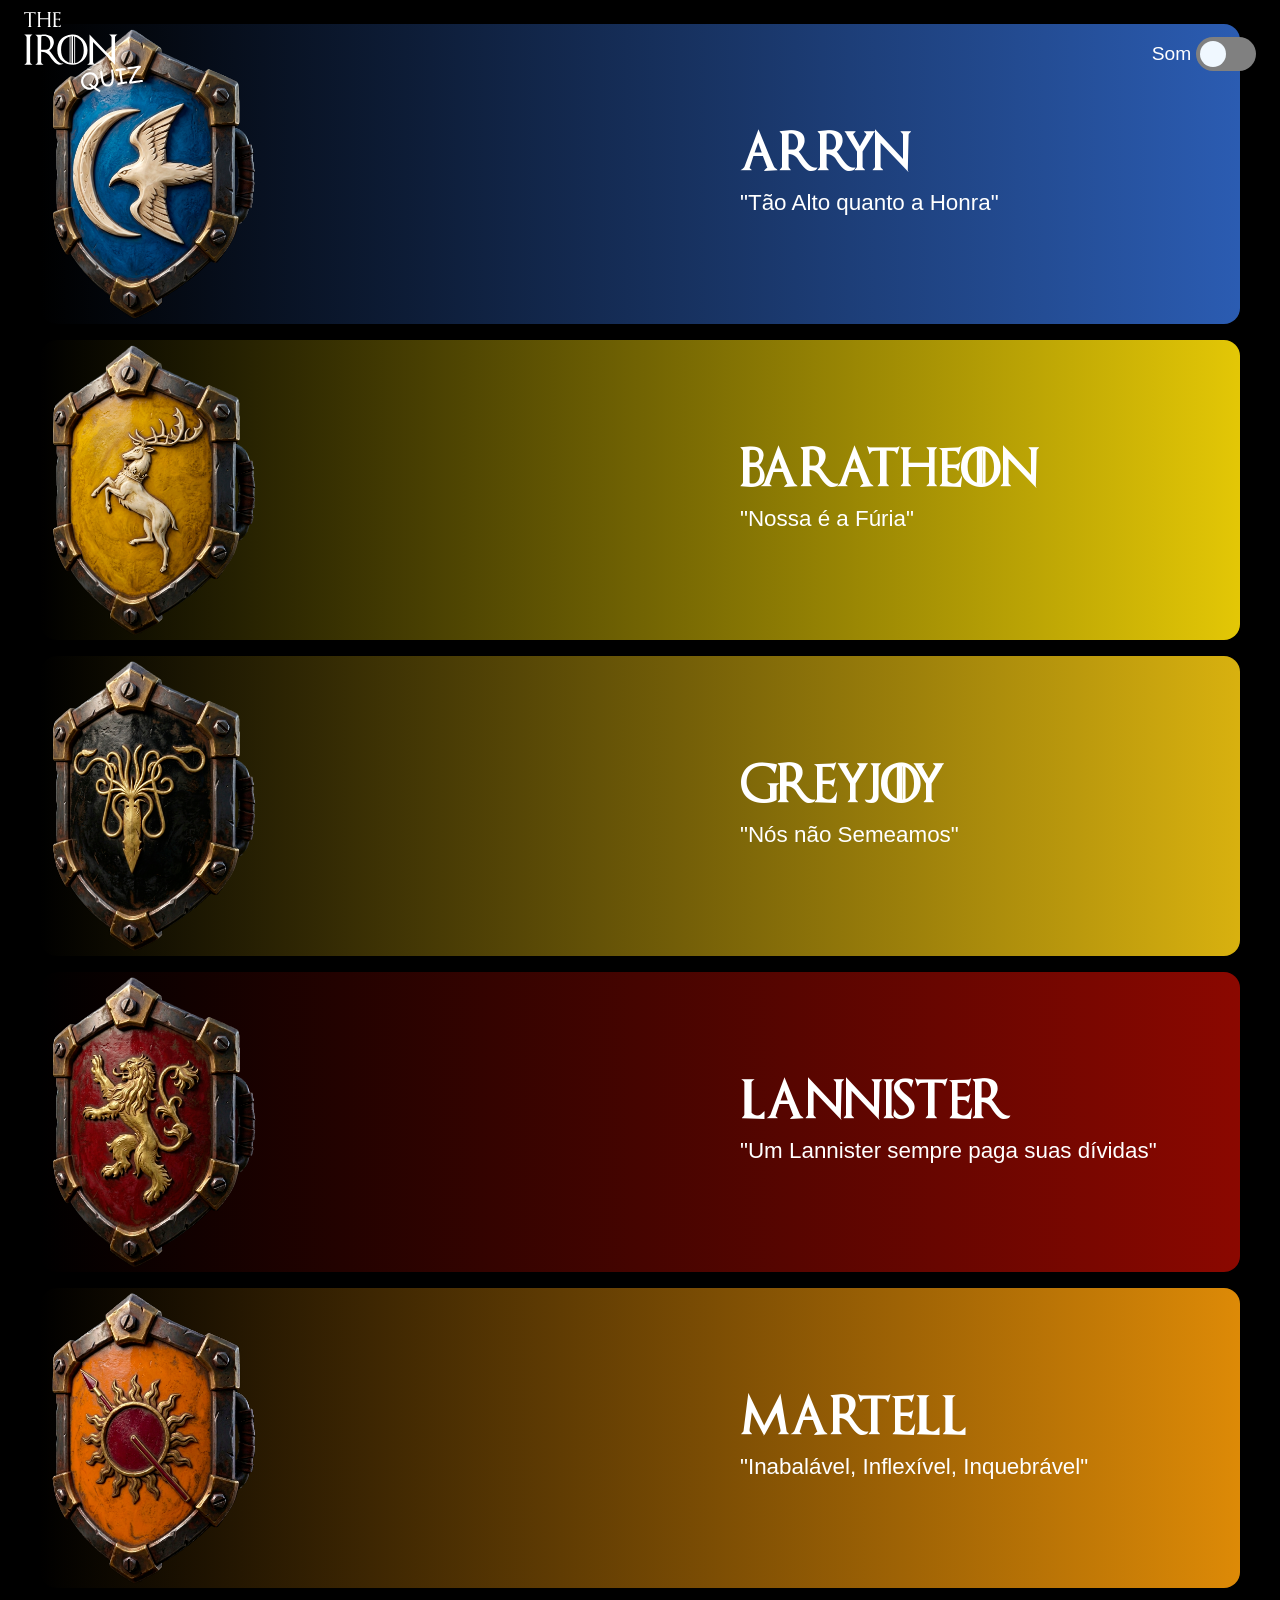
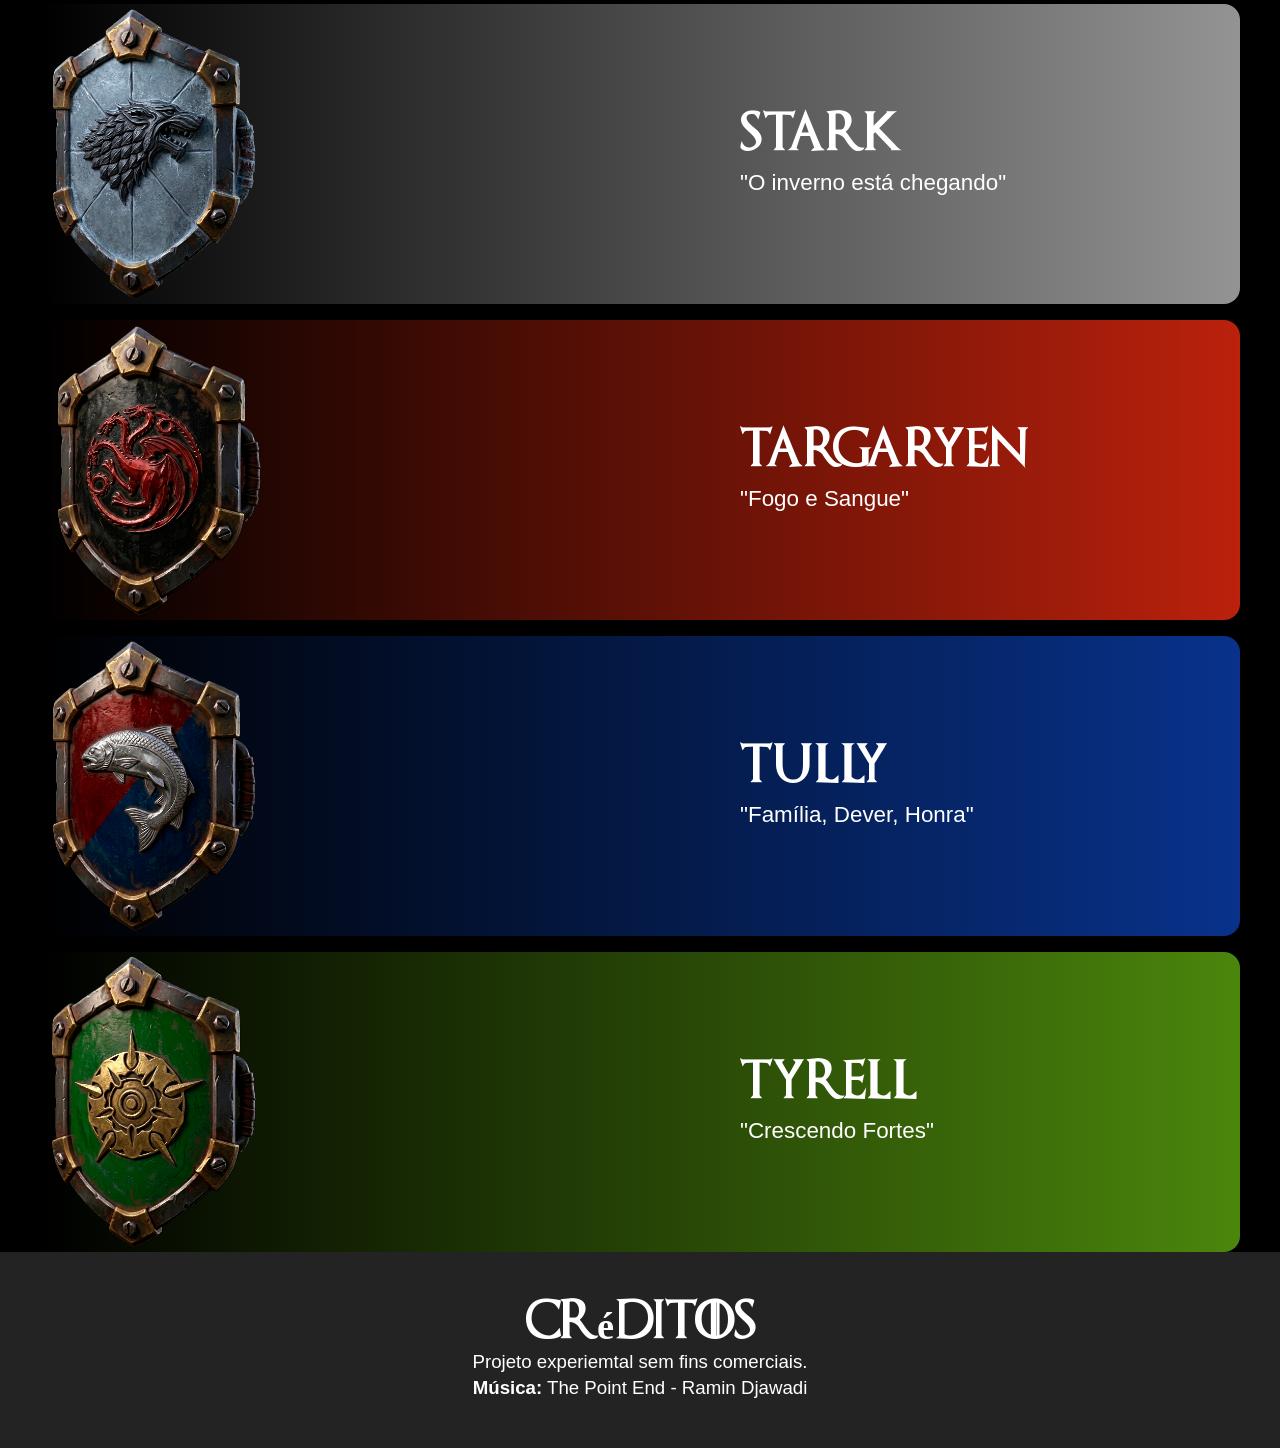
==== pages/houses.html @ 946b69c0 "feat/style: adiciona fundo temático na hero" ====
<!doctype html>
<html lang="pt-BR">
  <head>
    <meta charset="UTF-8" />
    <meta name="viewport" content="width=device-width, initial-scale=1.0" />
    <title>THE IRON QUIZ</title>
    <link rel="stylesheet" href="/assets/css/styles.css" />
    <script src="/assets/js/script.js" defer></script>
  </head>
  <body>
    <main>
      <header id="main-header">
        <a href="/index.html">
          <img id="logo" src="/assets/imgs/svg/logo_iron_quiz.svg" alt="" />
        </a>
        <div class="container-checkbox">
          <label class="switch" for="sound-on-off">
            <span class="switch-text">Som</span>
            <div class="switch-wrapper">
              <input id="sound-on-off" type="checkbox" name="sound-on-off" />
              <span class="switch-button"></span>
            </div>
          </label>
        </div>
      </header>
      <section id="container-houses">
        <ul>
          <li>
            <a
              class="link-house-quiz"
              href="#"
              target="_blank"
              rel="noopener noreferrer"
            >
              <article id="arryn-house">
                <img
                  class="shield"
                  src="/assets/imgs/png/arryn_house.png"
                  alt=""
                />
                <div class="container-houses-title-and-infos">
                  <h2>ARRYN</h2>
                  <p>"Tão Alto quanto a Honra"</p>
                </div>
              </article>
            </a>
          </li>
          <li>
            <a
              class="link-house-quiz"
              href="#"
              target="_blank"
              rel="noopener noreferrer"
            >
              <article id="baratheon-house">
                <img
                  class="shield"
                  src="/assets/imgs/png/baratheon_house.png"
                  alt=""
                />
                <div class="container-houses-title-and-infos">
                  <h2>BARATHEON</h2>
                  <p>"Nossa é a Fúria"</p>
                </div>
              </article>
            </a>
          </li>
          <li>
            <a
              class="link-house-quiz"
              href="#"
              target="_blank"
              rel="noopener noreferrer"
            >
              <article id="greyjoy-house">
                <img
                  class="shield"
                  src="/assets/imgs/png/greyjoy_house.png"
                  alt=""
                />
                <div class="container-houses-title-and-infos">
                  <h2>GREYJOY</h2>
                  <p>"Nós não Semeamos"</p>
                </div>
              </article>
            </a>
          </li>
          <li>
            <a
              class="link-house-quiz"
              href="#"
              target="_blank"
              rel="noopener noreferrer"
            >
              <article id="lannister-house">
                <img
                  class="shield"
                  src="/assets/imgs/png/lannister_house.png"
                  alt=""
                />
                <div class="container-houses-title-and-infos">
                  <h2>LANNISTER</h2>
                  <p>"Um Lannister sempre paga suas dívidas"</p>
                </div>
              </article>
            </a>
          </li>
          <li>
            <a
              class="link-house-quiz"
              href="#"
              target="_blank"
              rel="noopener noreferrer"
            >
              <article id="martell-house">
                <img
                  class="shield"
                  src="/assets/imgs/png/martell_house.png"
                  alt=""
                />
                <div class="container-houses-title-and-infos">
                  <h2>MARTELL</h2>
                  <p>"Inabalável, Inflexível, Inquebrável"</p>
                </div>
              </article>
            </a>
          </li>
          <li>
            <a
              class="link-house-quiz"
              href="#"
              target="_blank"
              rel="noopener noreferrer"
            >
              <article id="stark-house">
                <img
                  class="shield"
                  src="/assets/imgs/png/stark_house.png"
                  alt=""
                />
                <div class="container-houses-title-and-infos">
                  <h2>STARK</h2>
                  <p>"O inverno está chegando"</p>
                </div>
              </article>
            </a>
          </li>
          <li>
            <a
              class="link-house-quiz"
              href="#"
              target="_blank"
              rel="noopener noreferrer"
            >
              <article id="targaryen-house">
                <img
                  class="shield"
                  src="/assets/imgs/png/targaryen_house.png"
                  alt=""
                />
                <div class="container-houses-title-and-infos">
                  <h2>TARGARYEN</h2>
                  <p>"Fogo e Sangue"</p>
                </div>
              </article>
            </a>
          </li>
          <li>
            <a
              class="link-house-quiz"
              href="#"
              target="_blank"
              rel="noopener noreferrer"
            >
              <article id="tully-house">
                <img
                  class="shield"
                  src="/assets/imgs/png/tully_house.png"
                  alt=""
                />
                <div class="container-houses-title-and-infos">
                  <h2>TULLY</h2>
                  <p>"Família, Dever, Honra"</p>
                </div>
              </article>
            </a>
          </li>
          <li>
            <a
              class="link-house-quiz"
              href="#"
              target="_blank"
              rel="noopener noreferrer"
            >
              <article id="tyrell-house">
                <img
                  class="shield"
                  src="/assets/imgs/png/tyrell_house.png"
                  alt=""
                />
                <div class="container-houses-title-and-infos">
                  <h2>TYRELL</h2>
                  <p>"Crescendo Fortes"</p>
                </div>
              </article>
            </a>
          </li>
        </ul>
      </section>
    </main>
    <footer id="main-footer">
      <h3>Créditos</h3>
      <p><small>Projeto experiemtal sem fins comerciais.</small></p>
      <p>
        <small><strong>Música:</strong> The Point End - Ramin Djawadi</small>
      </p>
    </footer>
  </body>
</html>
---- assets/css/styles.css ----
@import url(global.css);
@import url(home.css);
@import url(quiz.css);
@import url(responsive.css);
@import url(hero.css);
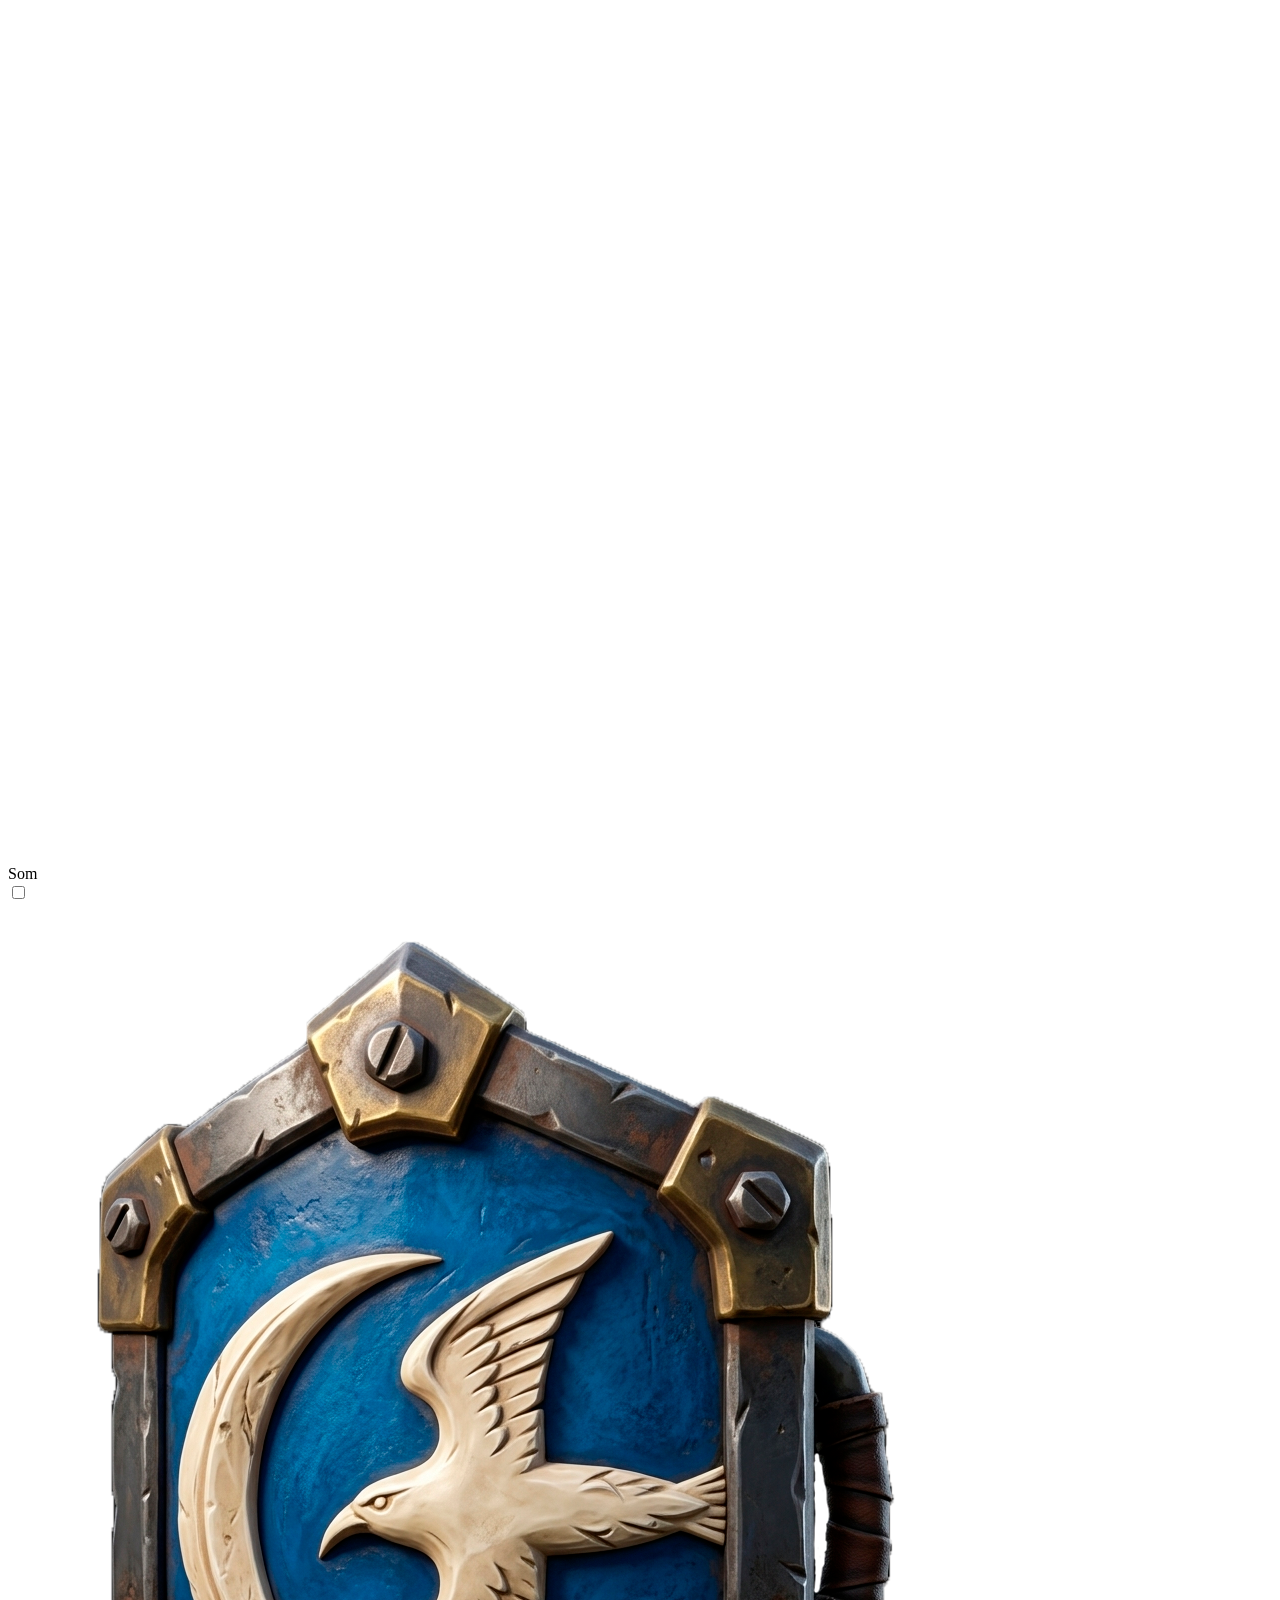
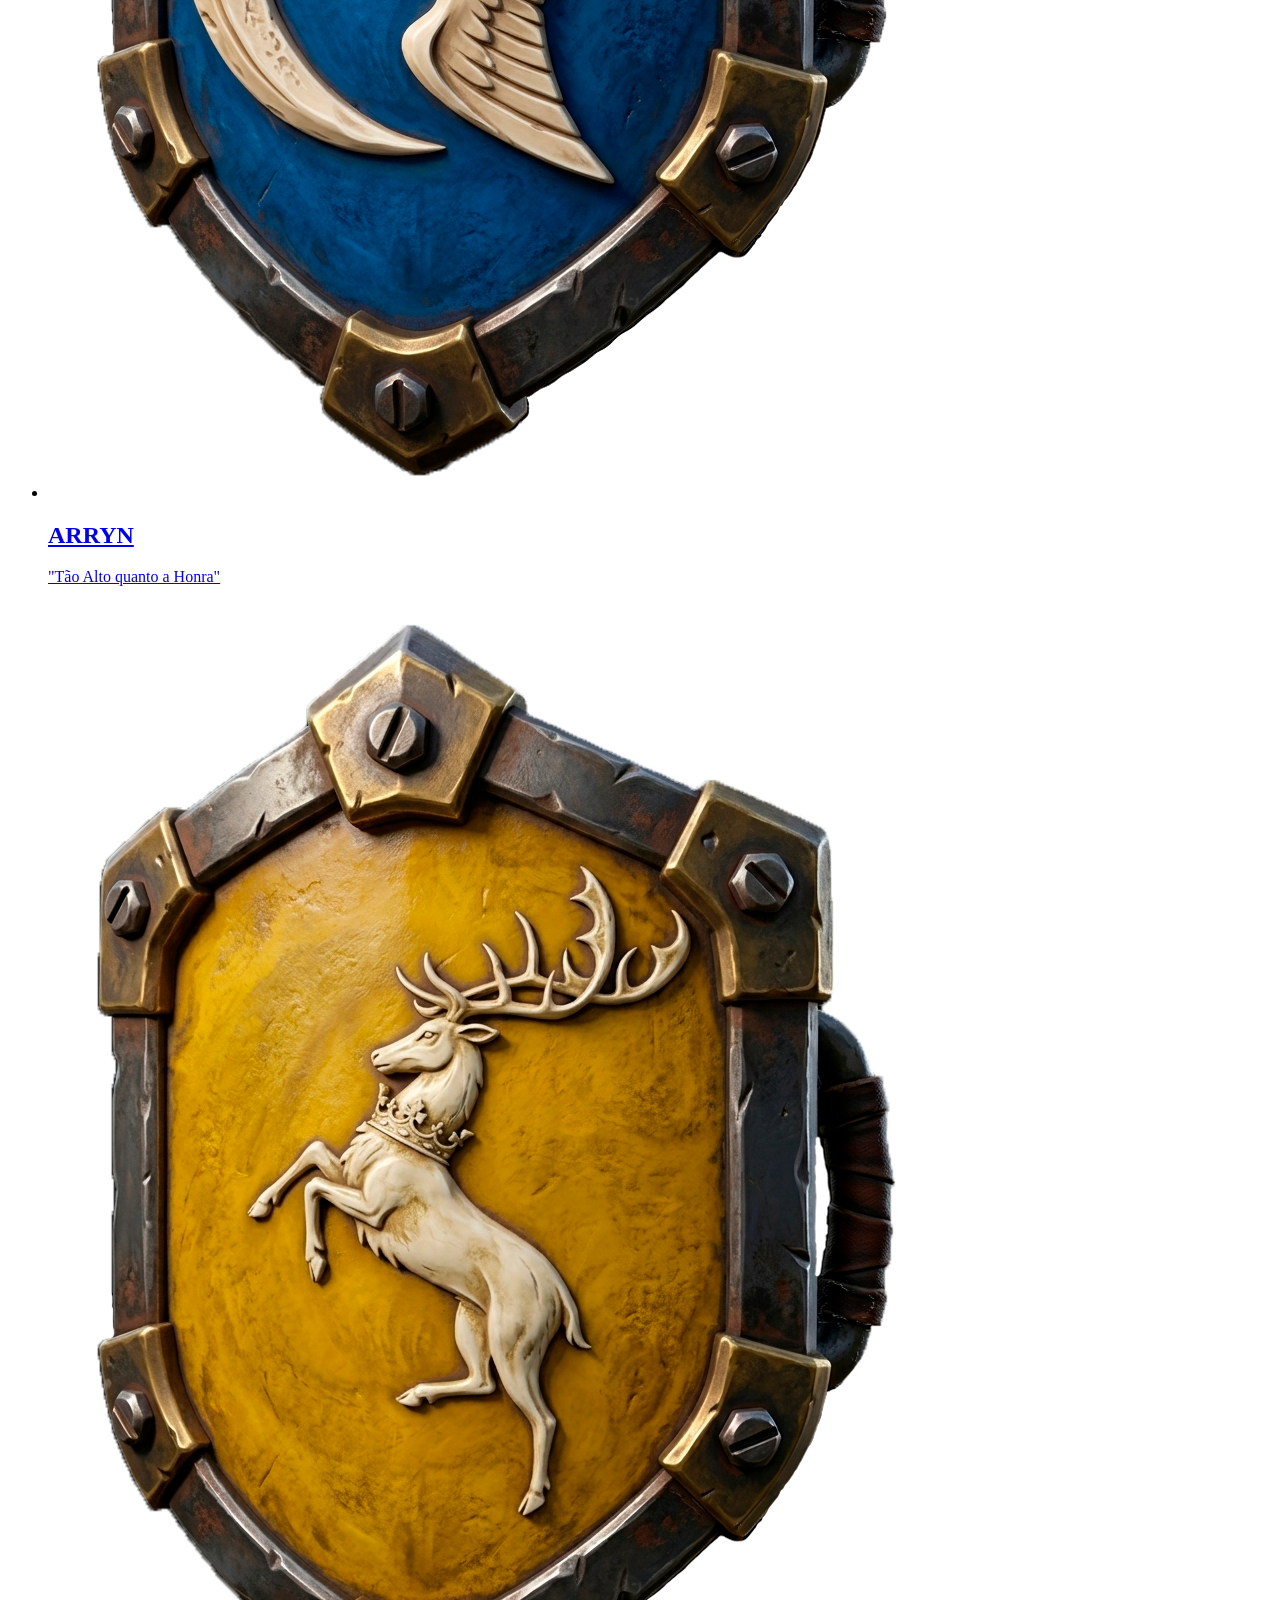
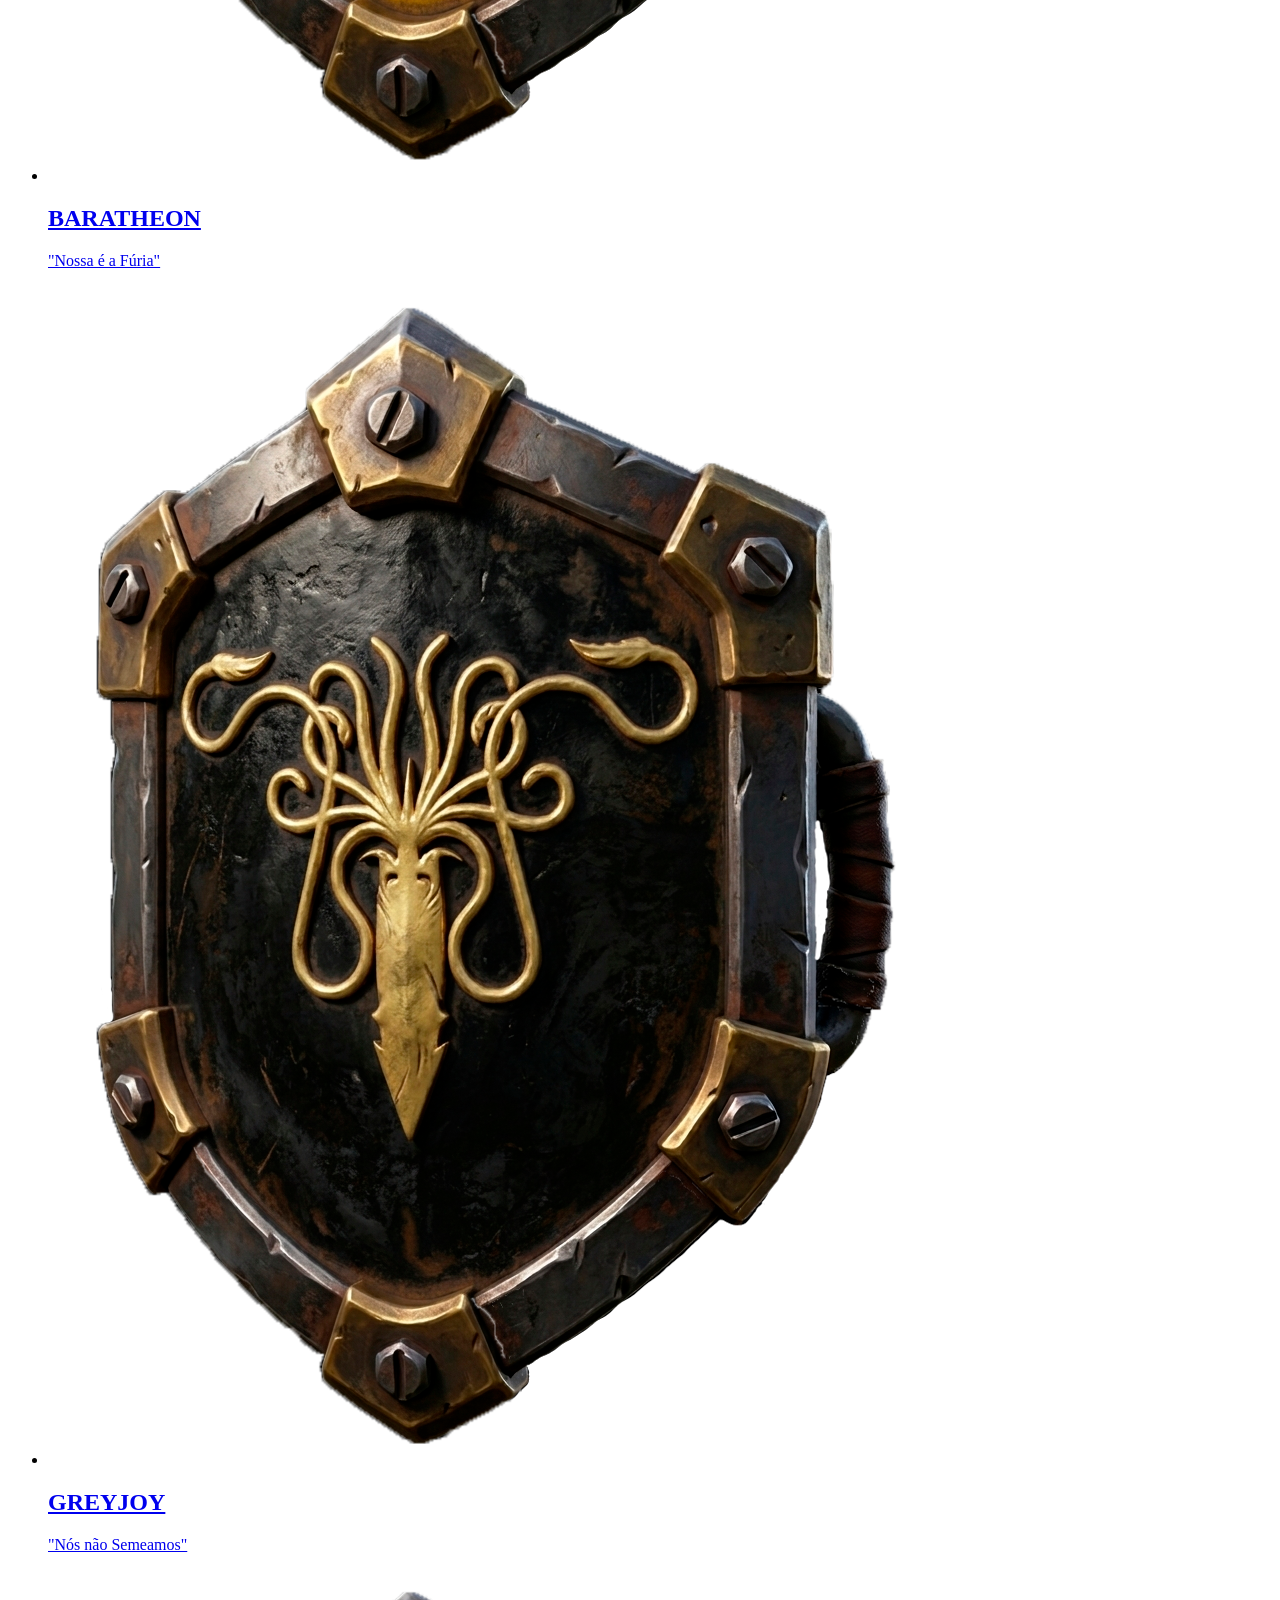
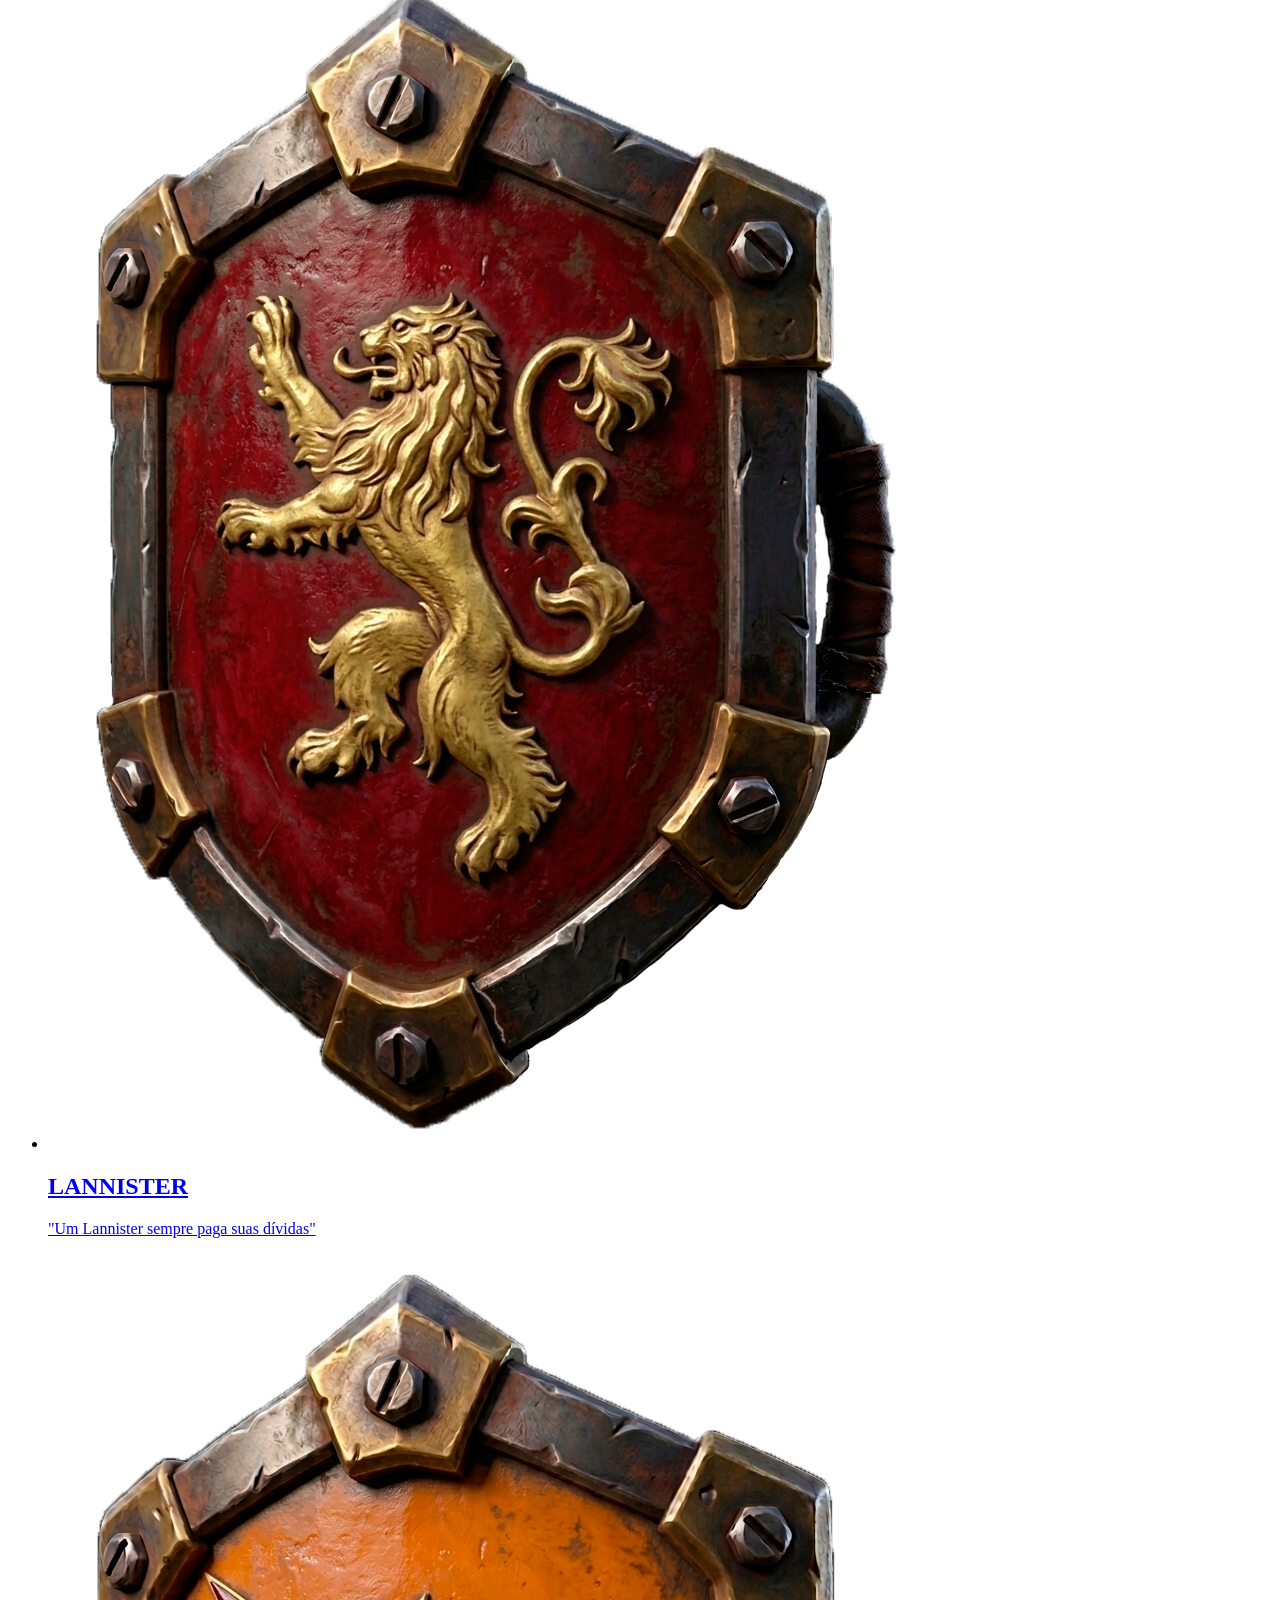
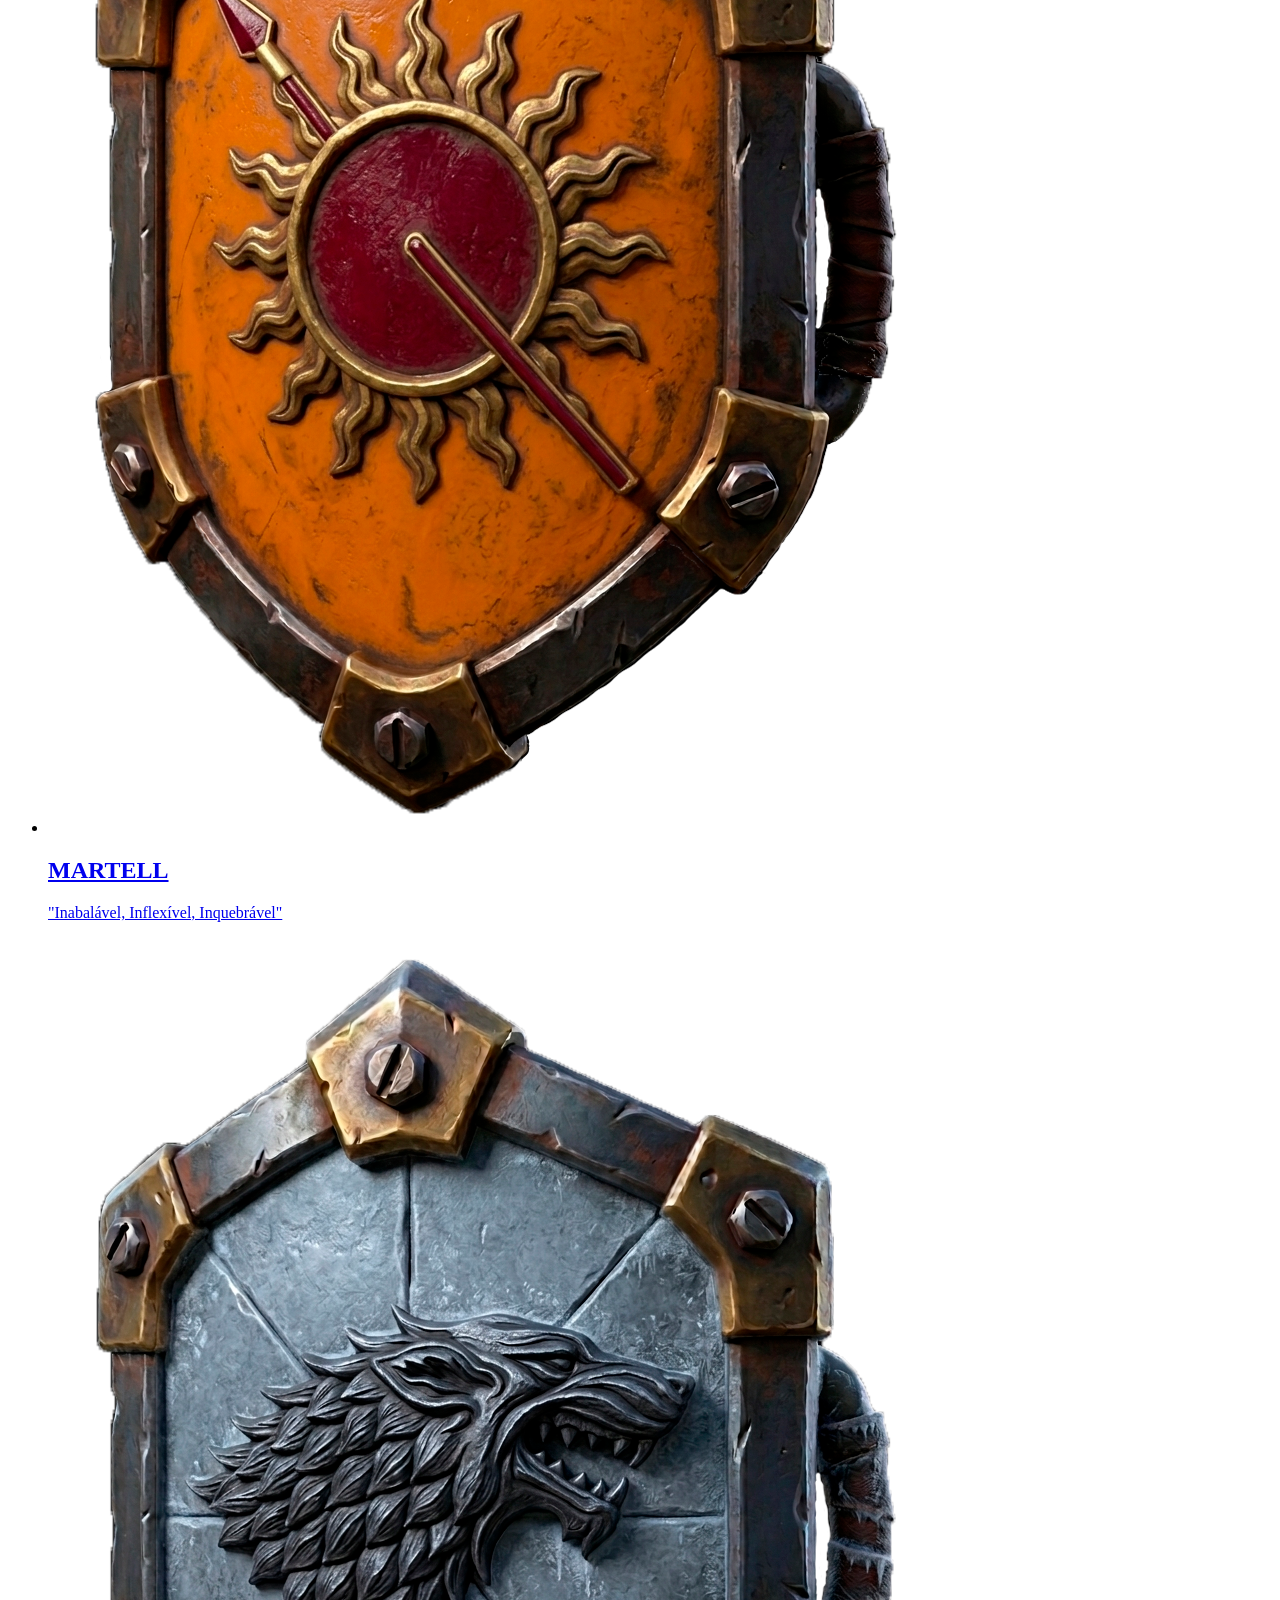
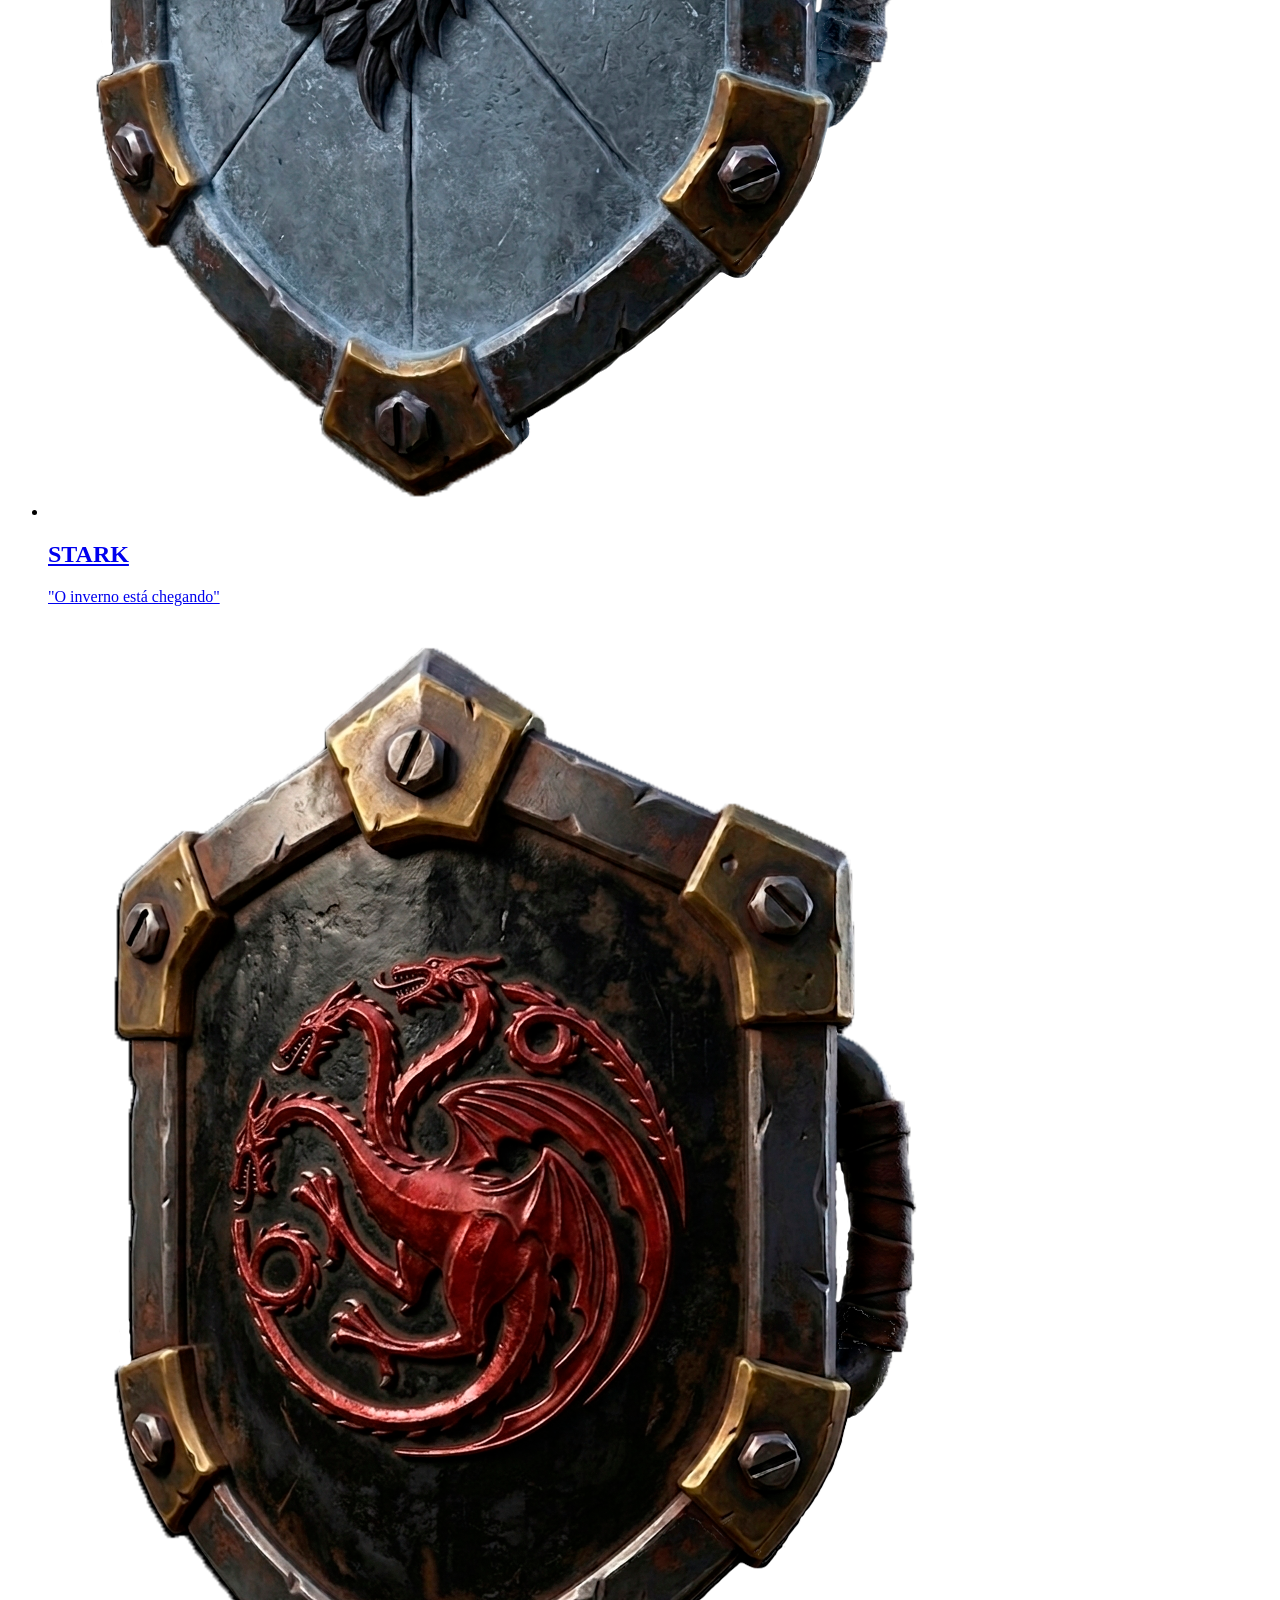
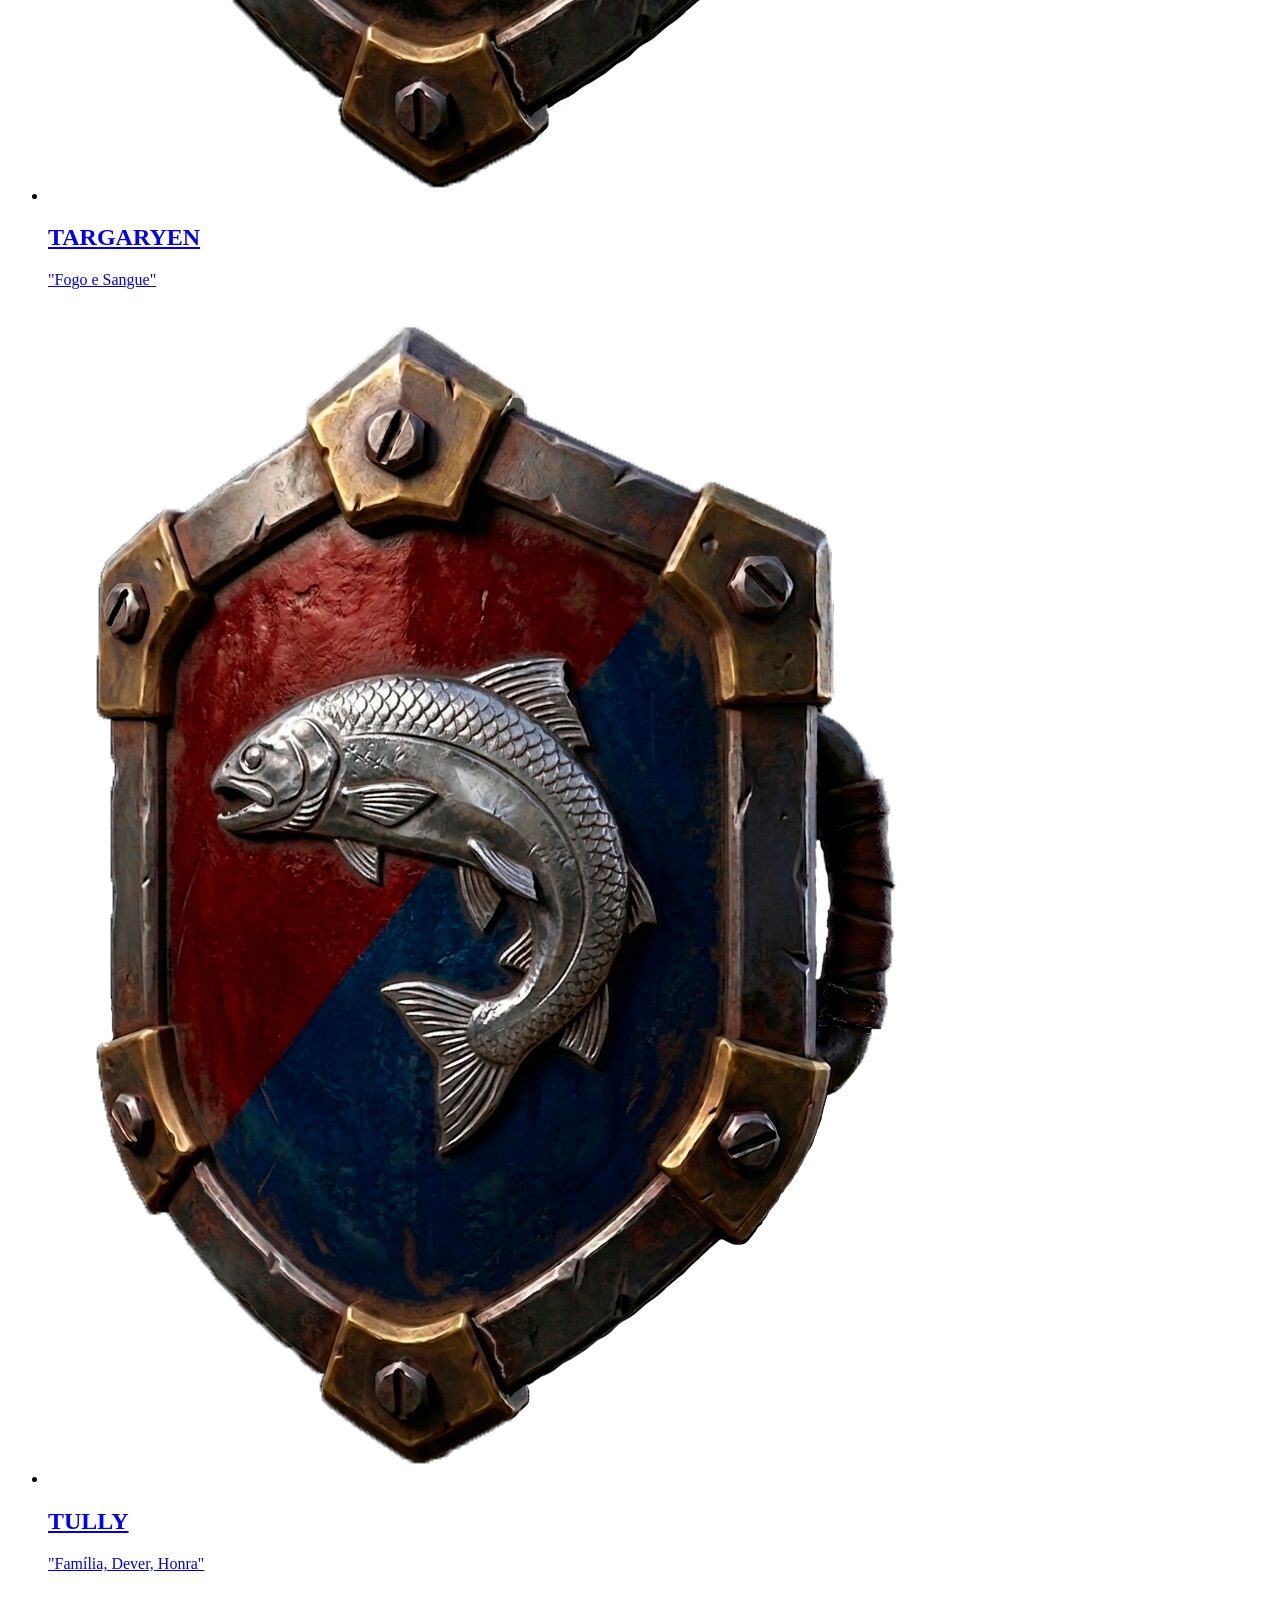
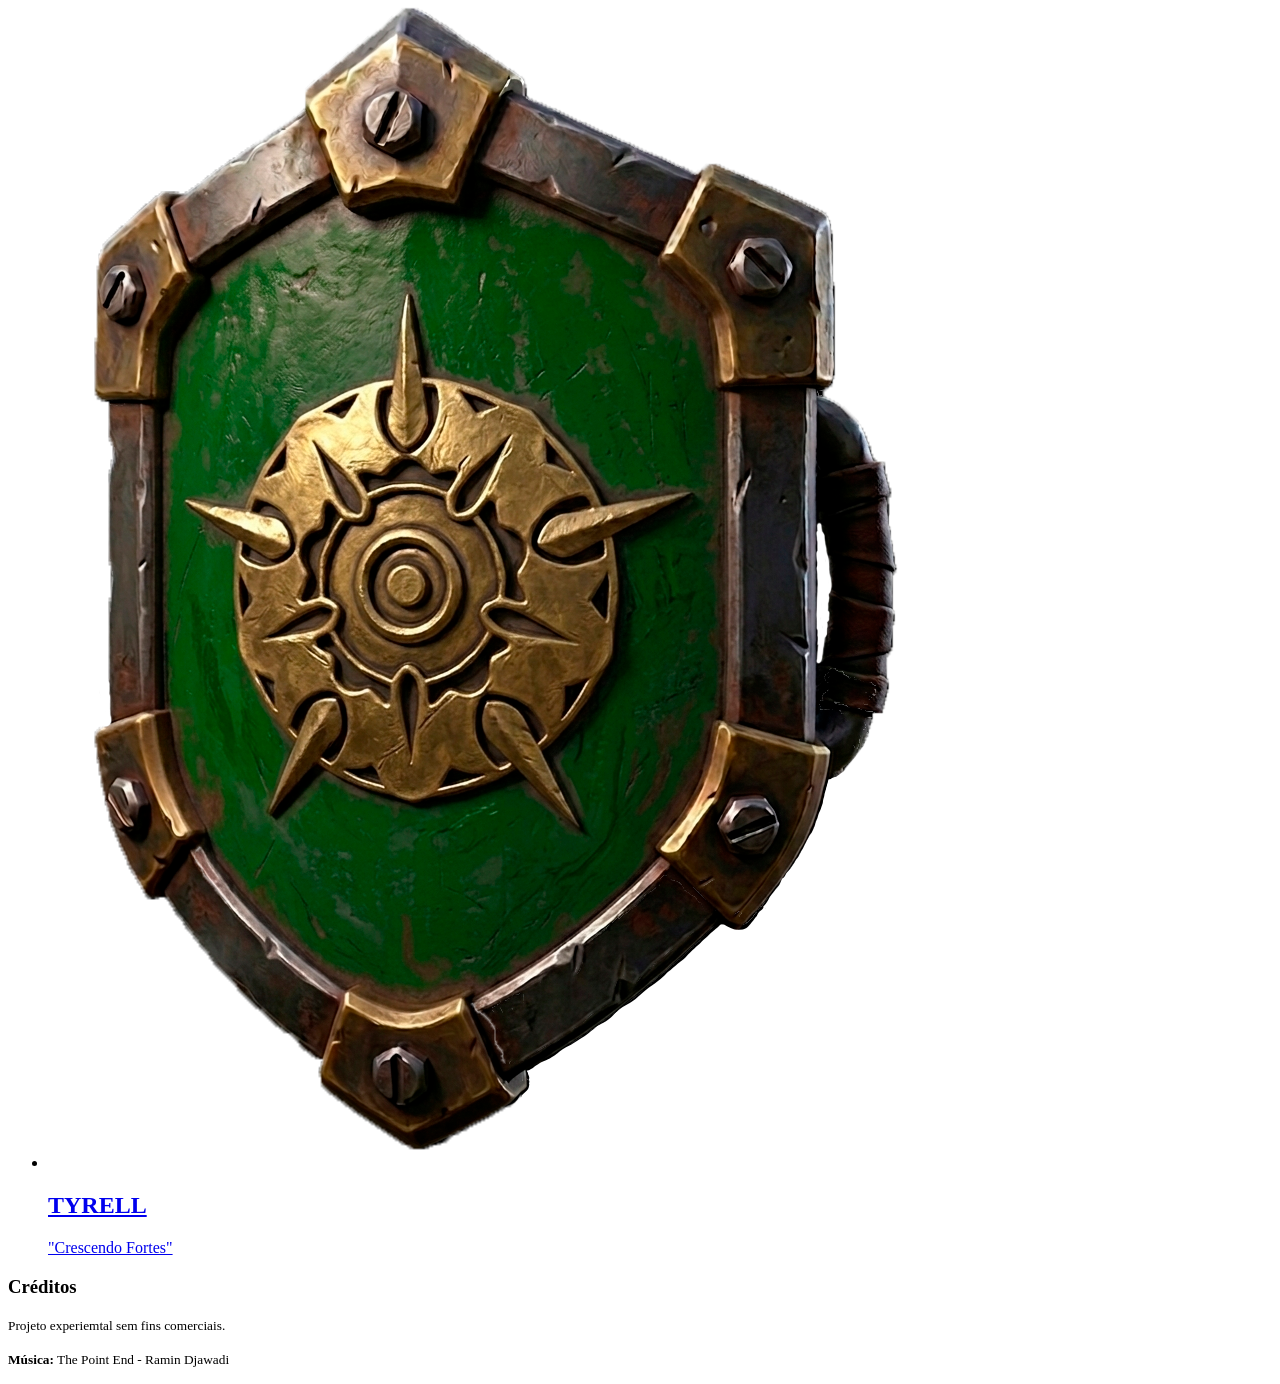
==== commit ccebd3f9: "fix: corrige caminhos de arquivos do projeto" ====
--- a/pages/houses.html
+++ b/pages/houses.html
@@ -4,14 +4,14 @@
     <meta charset="UTF-8" />
     <meta name="viewport" content="width=device-width, initial-scale=1.0" />
     <title>THE IRON QUIZ</title>
-    <link rel="stylesheet" href="/assets/css/styles.css" />
-    <script src="/assets/js/script.js" defer></script>
+    <link rel="stylesheet" href="assets/css/styles.css" />
+    <script src="../assets/js/script.js" defer></script>
   </head>
   <body>
     <main>
       <header id="main-header">
         <a href="/index.html">
-          <img id="logo" src="/assets/imgs/svg/logo_iron_quiz.svg" alt="" />
+          <img id="logo" src="../assets/imgs/svg/logo_iron_quiz.svg" alt="" />
         </a>
         <div class="container-checkbox">
           <label class="switch" for="sound-on-off">
@@ -35,7 +35,7 @@
               <article id="arryn-house">
                 <img
                   class="shield"
-                  src="/assets/imgs/png/arryn_house.png"
+                  src="../assets/imgs/png/arryn_house.png"
                   alt=""
                 />
                 <div class="container-houses-title-and-infos">
@@ -55,7 +55,7 @@
               <article id="baratheon-house">
                 <img
                   class="shield"
-                  src="/assets/imgs/png/baratheon_house.png"
+                  src="../assets/imgs/png/baratheon_house.png"
                   alt=""
                 />
                 <div class="container-houses-title-and-infos">
@@ -75,7 +75,7 @@
               <article id="greyjoy-house">
                 <img
                   class="shield"
-                  src="/assets/imgs/png/greyjoy_house.png"
+                  src="../assets/imgs/png/greyjoy_house.png"
                   alt=""
                 />
                 <div class="container-houses-title-and-infos">
@@ -95,7 +95,7 @@
               <article id="lannister-house">
                 <img
                   class="shield"
-                  src="/assets/imgs/png/lannister_house.png"
+                  src="../assets/imgs/png/lannister_house.png"
                   alt=""
                 />
                 <div class="container-houses-title-and-infos">
@@ -115,7 +115,7 @@
               <article id="martell-house">
                 <img
                   class="shield"
-                  src="/assets/imgs/png/martell_house.png"
+                  src="../assets/imgs/png/martell_house.png"
                   alt=""
                 />
                 <div class="container-houses-title-and-infos">
@@ -135,7 +135,7 @@
               <article id="stark-house">
                 <img
                   class="shield"
-                  src="/assets/imgs/png/stark_house.png"
+                  src="../assets/imgs/png/stark_house.png"
                   alt=""
                 />
                 <div class="container-houses-title-and-infos">
@@ -155,7 +155,7 @@
               <article id="targaryen-house">
                 <img
                   class="shield"
-                  src="/assets/imgs/png/targaryen_house.png"
+                  src="../assets/imgs/png/targaryen_house.png"
                   alt=""
                 />
                 <div class="container-houses-title-and-infos">
@@ -175,7 +175,7 @@
               <article id="tully-house">
                 <img
                   class="shield"
-                  src="/assets/imgs/png/tully_house.png"
+                  src="../assets/imgs/png/tully_house.png"
                   alt=""
                 />
                 <div class="container-houses-title-and-infos">
@@ -195,7 +195,7 @@
               <article id="tyrell-house">
                 <img
                   class="shield"
-                  src="/assets/imgs/png/tyrell_house.png"
+                  src="../assets/imgs/png/tyrell_house.png"
                   alt=""
                 />
                 <div class="container-houses-title-and-infos">
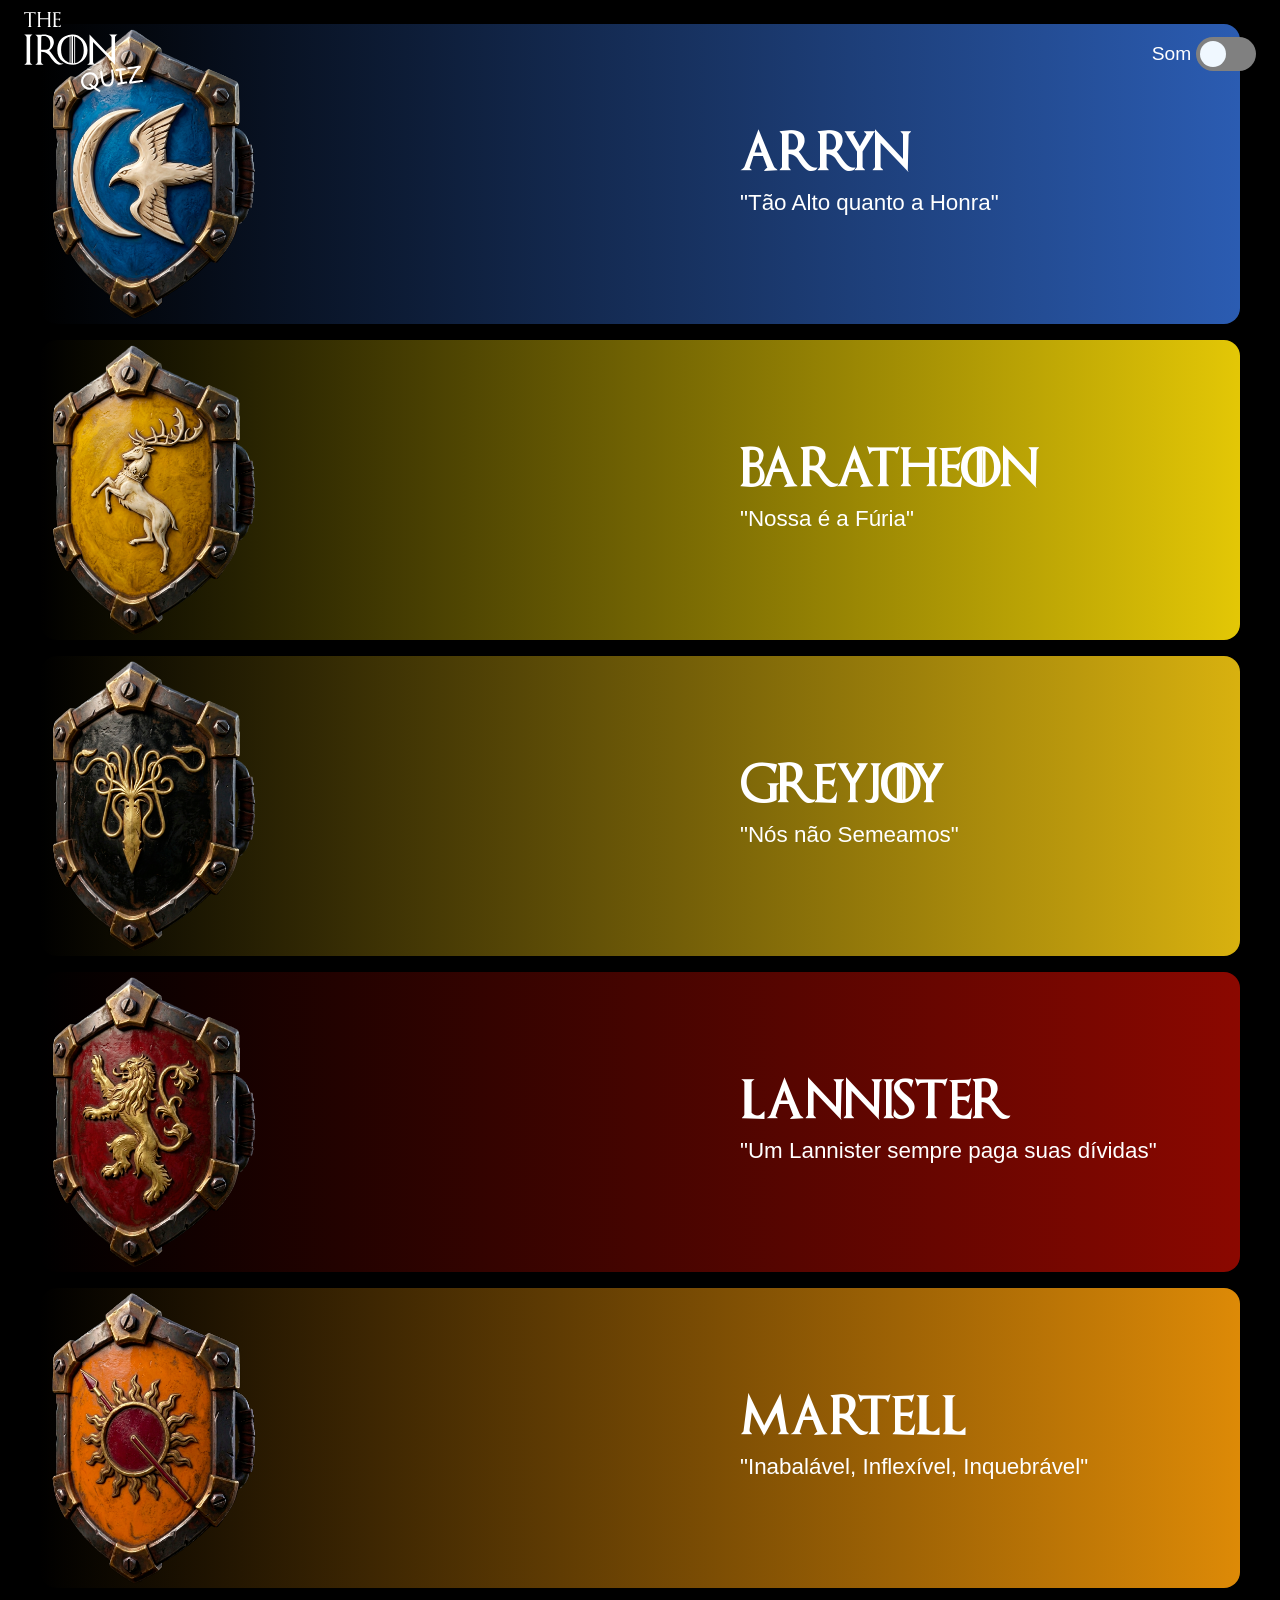
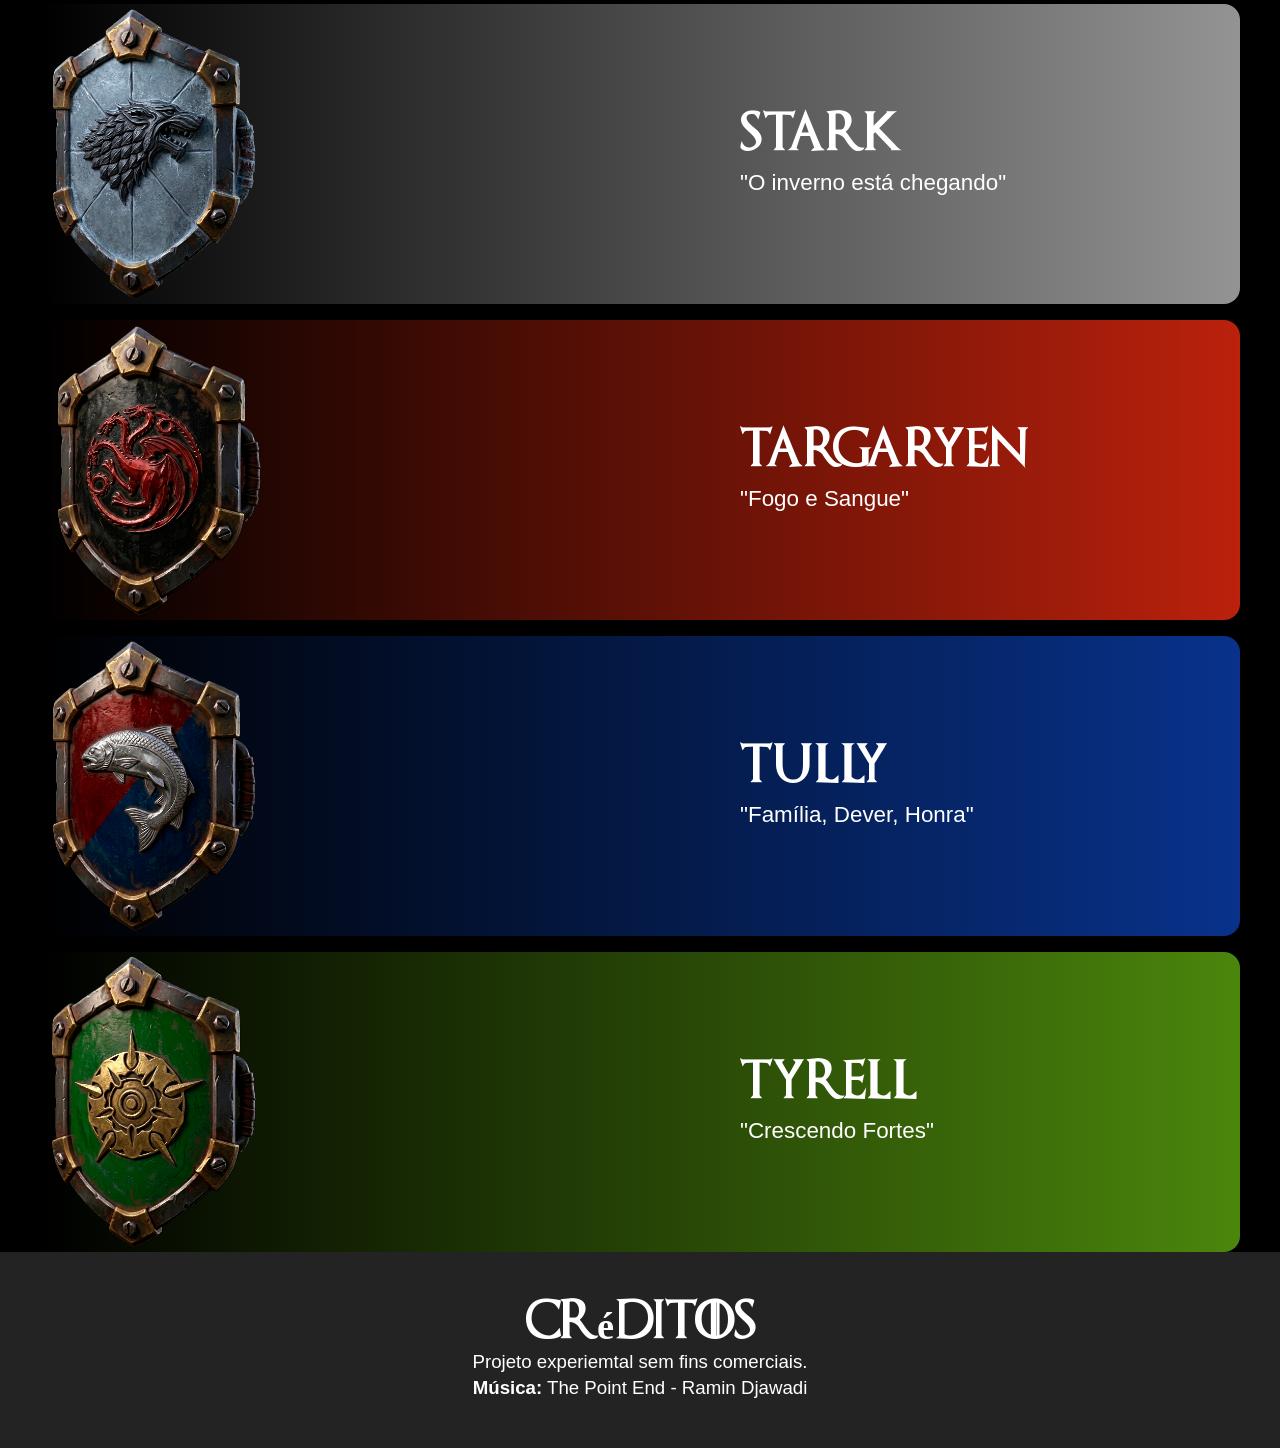
==== commit 0c6bfa8e: "fix: corrige diretorios" ====
--- a/pages/houses.html
+++ b/pages/houses.html
@@ -4,13 +4,13 @@
     <meta charset="UTF-8" />
     <meta name="viewport" content="width=device-width, initial-scale=1.0" />
     <title>THE IRON QUIZ</title>
-    <link rel="stylesheet" href="assets/css/styles.css" />
+    <link rel="stylesheet" href="../assets/css/styles.css" />
     <script src="../assets/js/script.js" defer></script>
   </head>
   <body>
     <main>
       <header id="main-header">
-        <a href="/index.html">
+        <a href="../index.html">
           <img id="logo" src="../assets/imgs/svg/logo_iron_quiz.svg" alt="" />
         </a>
         <div class="container-checkbox">
--- a/assets/css/styles.css
+++ b/assets/css/styles.css
@@ -0,0 +1,5 @@
+@import url(global.css);
+@import url(home.css);
+@import url(quiz.css);
+@import url(responsive.css);
+@import url(hero.css);
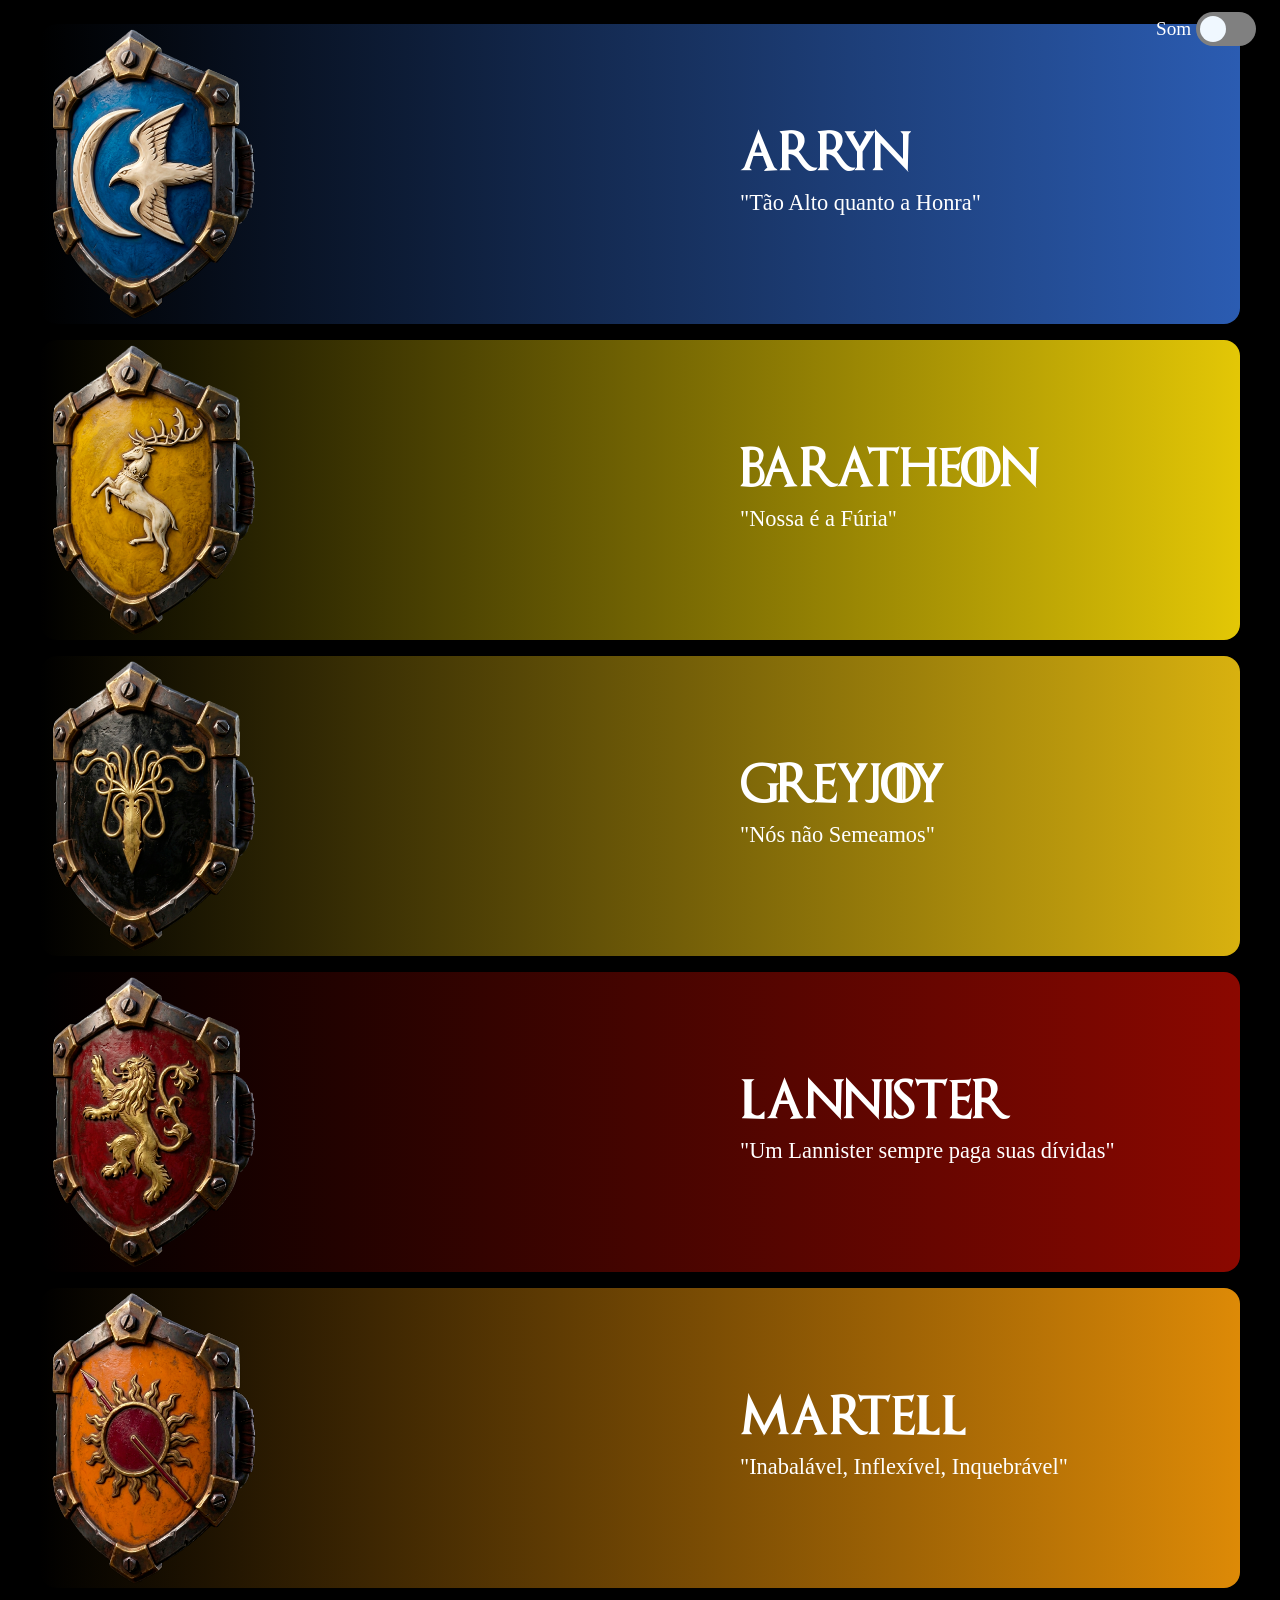
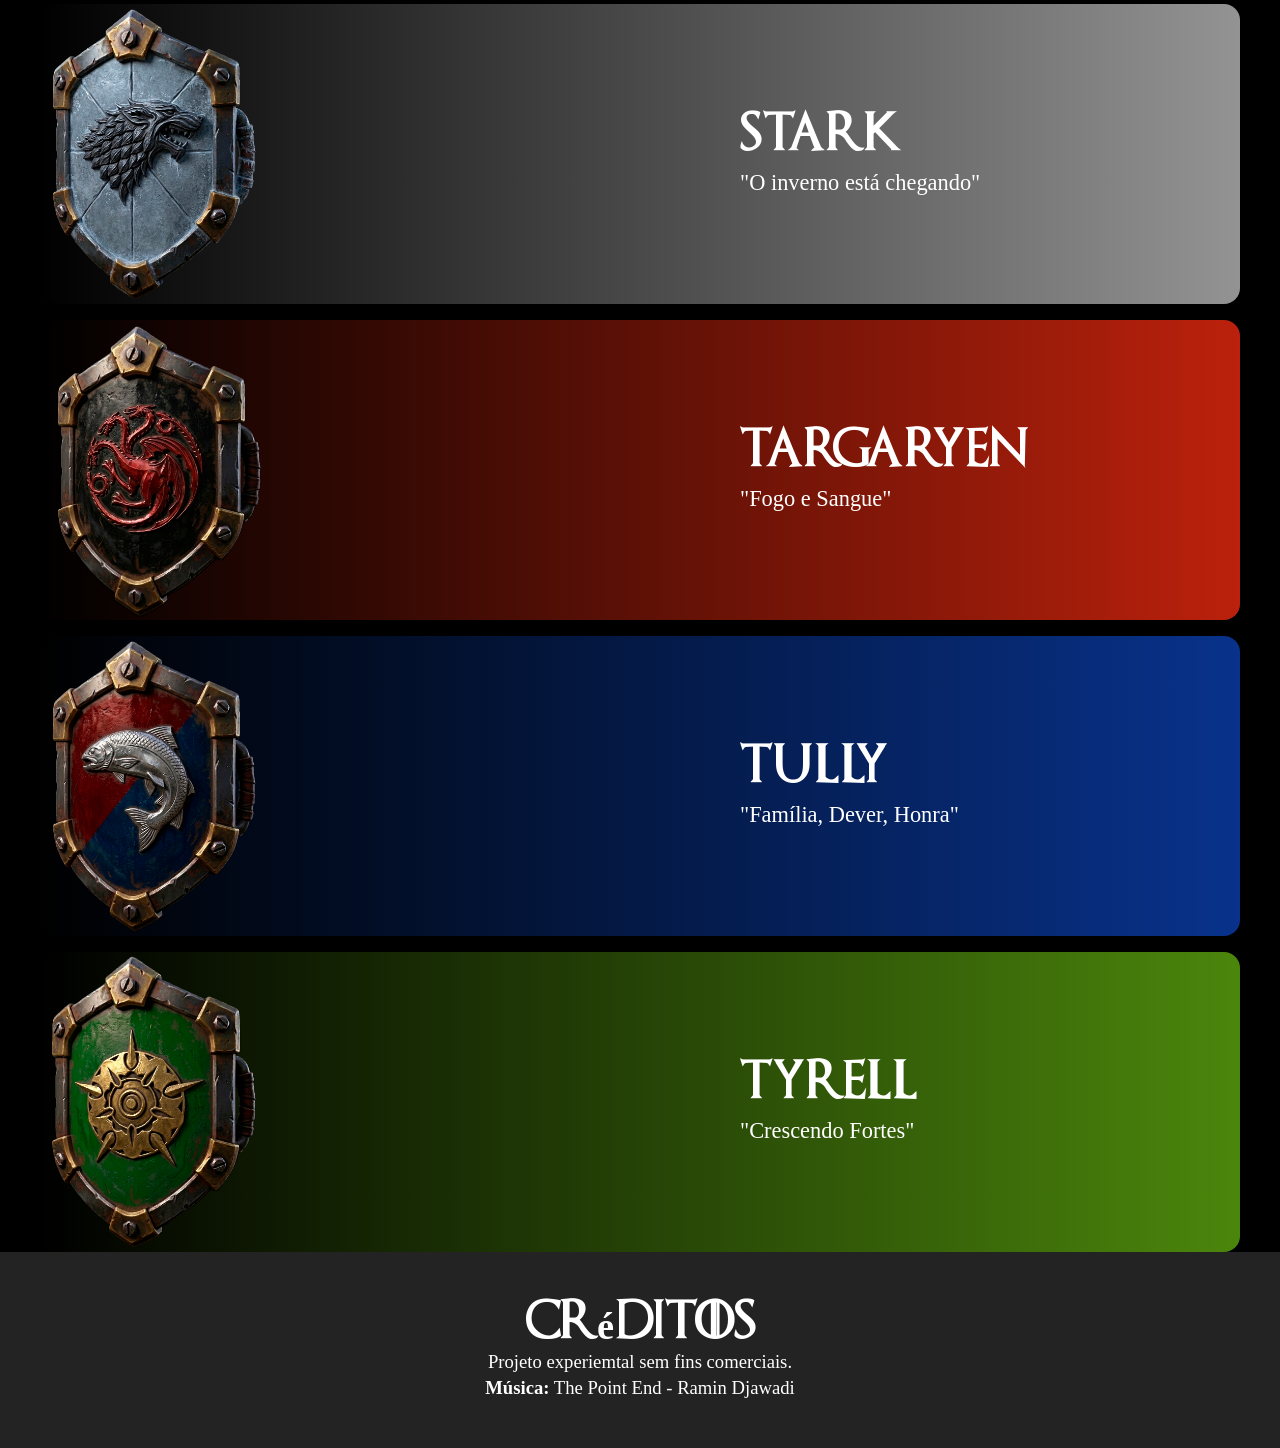
==== commit 62b17a1c: "feat: adiciona favicon e faz alguns ajustes" ====
--- a/pages/houses.html
+++ b/pages/houses.html
@@ -11,7 +11,11 @@
     <main>
       <header id="main-header">
         <a href="../index.html">
-          <img id="logo" src="../assets/imgs/svg/logo_iron_quiz.svg" alt="" />
+          <img
+            id="logo"
+            src="assets/imgs/svg/logo_iron_quiz_white.svg"
+            alt=""
+          />
         </a>
         <div class="container-checkbox">
           <label class="switch" for="sound-on-off">
